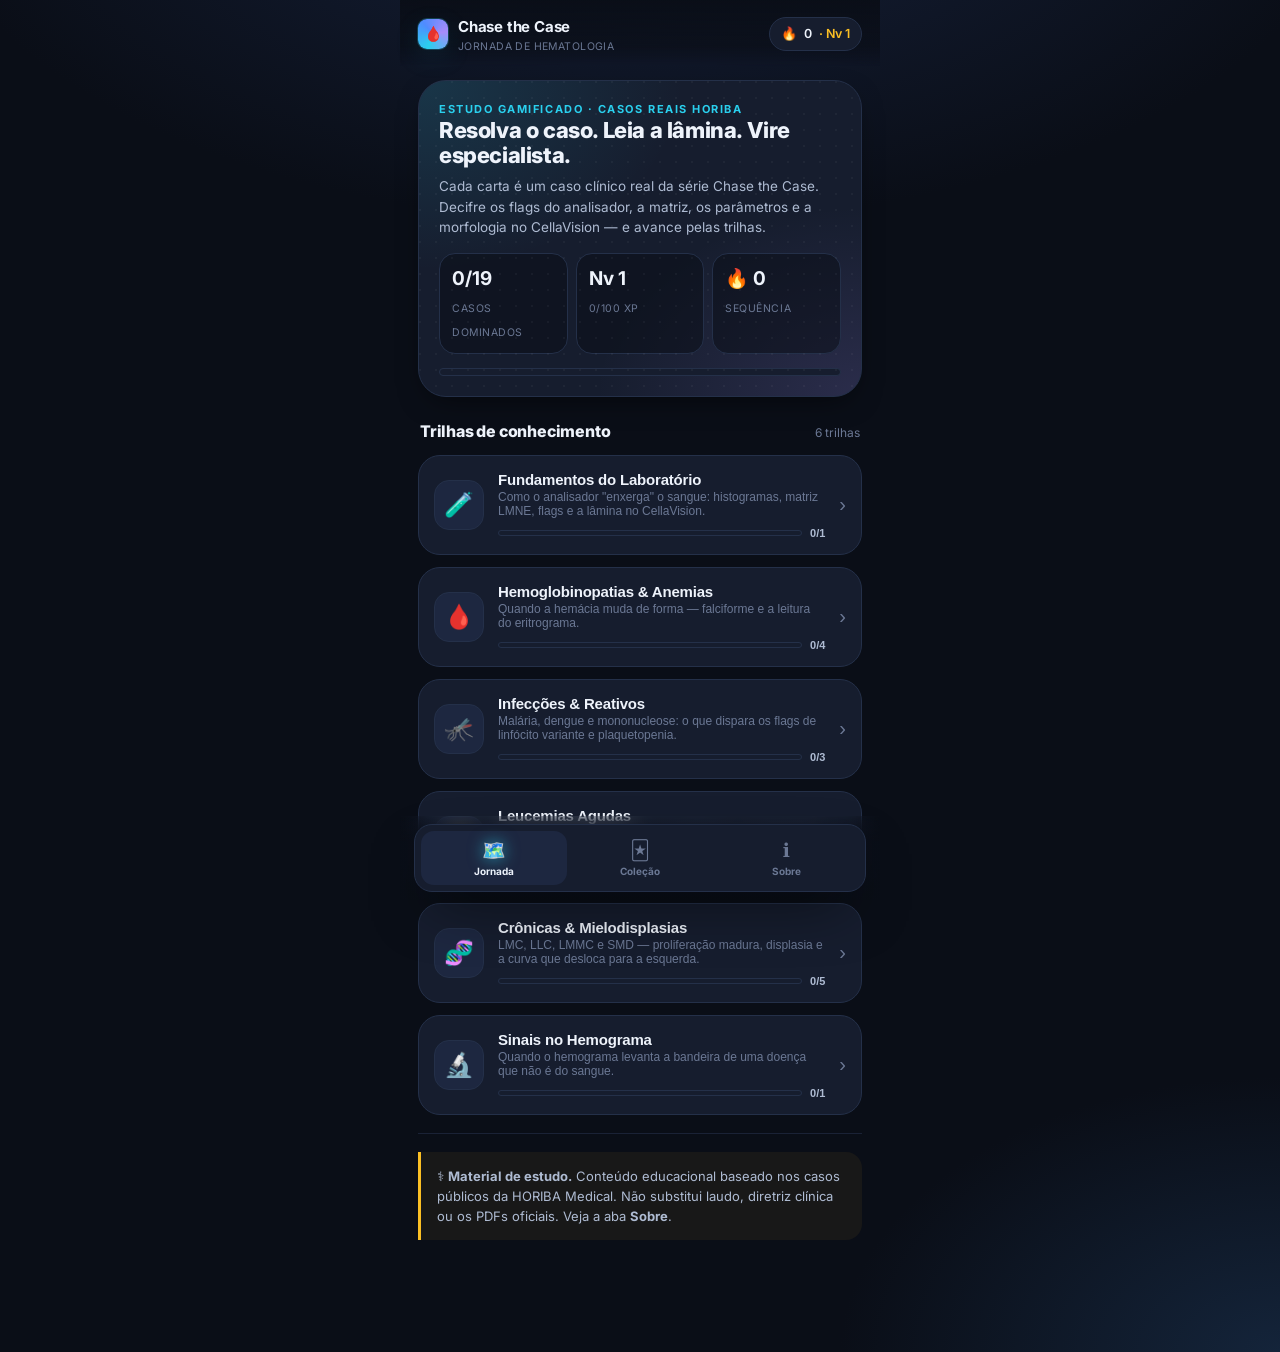
==== chase-the-case/index.html @ 833d933c "Add Chase the Case: gamified hematology study app Mobile-first, self-contained card-game/quiz to stu" ====
<!doctype html>
<html lang="pt-BR">
<head>
  <meta charset="utf-8">
  <meta name="viewport" content="width=device-width, initial-scale=1, viewport-fit=cover, maximum-scale=1">
  <meta name="theme-color" content="#0a0e17">
  <meta name="description" content="Chase the Case — jornada gamificada de hematologia laboratorial baseada nos casos clínicos reais da HORIBA Medical (Yumizen + CellaVision).">
  <meta name="apple-mobile-web-app-capable" content="yes">
  <meta name="apple-mobile-web-app-status-bar-style" content="black-translucent">
  <title>Chase the Case · Jornada de Hematologia</title>
  <link rel="preconnect" href="https://fonts.googleapis.com">
  <link rel="preconnect" href="https://fonts.gstatic.com" crossorigin>
  <link href="https://fonts.googleapis.com/css2?family=Inter:wght@400;500;600;700;800;900&display=swap" rel="stylesheet">
  <link rel="stylesheet" href="styles.css">
</head>
<body>
  <main id="app">
    <div id="app-root"><!-- rendered by app.js --></div>
  </main>
  <div id="toast"></div>

  <!-- dados primeiro, engine depois (sem módulos: roda abrindo o arquivo no celular) -->
  <script src="data/cases.js"></script>
  <script src="js/app.js"></script>
</body>
</html>
---- chase-the-case/styles.css ----
/* =============================================================================
   Chase the Case — Jornada de Hematologia
   Mobile-first, self-contained. Original theme (não usa ativos de marca HORIBA).
   ============================================================================= */

:root {
  /* base — clinical dark */
  --bg:        #0a0e17;
  --bg-soft:   #111726;
  --surface:   #161d2e;
  --surface-2: #1d2740;
  --line:      #243049;
  --line-soft: #1a2236;

  --txt:       #eef3fb;
  --txt-dim:   #aebbd2;
  --txt-mute:  #6b7894;

  /* accents */
  --accent:    #2ad0ee;   /* cyan diagnóstico */
  --accent-2:  #4f8cff;   /* azul */
  --gold:      #fbbf24;
  --good:      #34d399;
  --bad:       #f43f5e;
  --violet:    #a78bfa;

  --r-sm: 10px;
  --r:    16px;
  --r-lg: 22px;
  --r-xl: 28px;

  --shadow:   0 10px 30px -12px rgba(0,0,0,.7);
  --shadow-lg: 0 24px 60px -20px rgba(0,0,0,.8);
  --glow:     0 0 0 1px rgba(42,208,238,.25), 0 8px 30px -8px rgba(42,208,238,.35);

  --ff: "Inter", system-ui, -apple-system, "Segoe UI", Roboto, sans-serif;
  --maxw: 480px;
  --safe-b: env(safe-area-inset-bottom, 0px);
}

* { box-sizing: border-box; margin: 0; padding: 0; -webkit-tap-highlight-color: transparent; }
html { -webkit-text-size-adjust: 100%; }

body {
  font-family: var(--ff);
  background:
    radial-gradient(1200px 600px at 50% -10%, #16213b 0%, transparent 60%),
    radial-gradient(800px 500px at 100% 100%, #14243a 0%, transparent 55%),
    var(--bg);
  color: var(--txt);
  min-height: 100vh;
  line-height: 1.5;
  overflow-x: hidden;
}

/* App frame ----------------------------------------------------------------- */
#app {
  max-width: var(--maxw);
  margin: 0 auto;
  min-height: 100vh;
  position: relative;
  padding-bottom: calc(92px + var(--safe-b));
}

/* Top bar ------------------------------------------------------------------- */
.topbar {
  position: sticky; top: 0; z-index: 40;
  display: flex; align-items: center; gap: 12px;
  padding: 14px 18px 12px;
  background: linear-gradient(180deg, rgba(10,14,23,.95), rgba(10,14,23,.7) 70%, transparent);
  backdrop-filter: blur(10px);
}
.brand { display: flex; align-items: center; gap: 10px; flex: 1; min-width: 0; }
.brand .dot {
  width: 30px; height: 30px; border-radius: 9px; flex: none;
  background: conic-gradient(from 200deg, var(--accent), var(--accent-2), var(--violet), var(--accent));
  box-shadow: var(--glow);
  display: grid; place-items: center; font-size: 15px;
}
.brand b { font-size: 15px; letter-spacing: -.2px; }
.brand small { display: block; font-size: 10.5px; color: var(--txt-mute); letter-spacing: .04em; text-transform: uppercase; }

.xp-chip {
  display: flex; align-items: center; gap: 7px;
  background: var(--surface); border: 1px solid var(--line);
  padding: 6px 11px; border-radius: 999px; font-size: 12.5px; font-weight: 600;
}
.xp-chip .lv { color: var(--gold); }
.xp-chip .flame { font-size: 13px; }

/* Generic ------------------------------------------------------------------- */
.screen { padding: 6px 18px 8px; animation: fade .35s ease both; }
@keyframes fade { from { opacity: 0; transform: translateY(8px); } to { opacity: 1; transform: none; } }

.eyebrow { font-size: 11px; letter-spacing: .14em; text-transform: uppercase; color: var(--accent); font-weight: 700; }
.h1 { font-size: 25px; font-weight: 800; letter-spacing: -.5px; margin: 4px 0 6px; line-height: 1.12; }
.lead { color: var(--txt-dim); font-size: 14px; }

.pill { display: inline-flex; align-items: center; gap: 6px; font-size: 11px; font-weight: 700;
  padding: 4px 9px; border-radius: 999px; background: var(--surface-2); border: 1px solid var(--line); color: var(--txt-dim); }

/* Progress bar -------------------------------------------------------------- */
.xpbar { height: 8px; border-radius: 999px; background: var(--surface); overflow: hidden; border: 1px solid var(--line); }
.xpbar > i { display: block; height: 100%; border-radius: 999px;
  background: linear-gradient(90deg, var(--accent), var(--accent-2)); transition: width .6s cubic-bezier(.22,1,.36,1); }

/* Hero (home) --------------------------------------------------------------- */
.hero {
  margin: 8px 0 18px; padding: 20px; border-radius: var(--r-xl);
  background:
    radial-gradient(120% 120% at 0% 0%, rgba(42,208,238,.14), transparent 50%),
    radial-gradient(120% 120% at 100% 100%, rgba(167,139,250,.14), transparent 50%),
    var(--surface);
  border: 1px solid var(--line); box-shadow: var(--shadow);
  position: relative; overflow: hidden;
}
.hero::after { content:""; position:absolute; inset:0;
  background-image: radial-gradient(circle at 1px 1px, rgba(255,255,255,.04) 1px, transparent 0);
  background-size: 16px 16px; pointer-events:none; }
.hero h2 { font-size: 22px; font-weight: 800; letter-spacing: -.4px; line-height: 1.15; }
.hero p { color: var(--txt-dim); font-size: 13.5px; margin-top: 8px; }
.hero .stats { display: flex; gap: 8px; margin-top: 16px; }
.hero .stat { flex: 1; background: rgba(8,12,20,.5); border: 1px solid var(--line); border-radius: var(--r); padding: 11px 12px; }
.hero .stat b { font-size: 19px; display: block; }
.hero .stat span { font-size: 10.5px; color: var(--txt-mute); text-transform: uppercase; letter-spacing: .05em; }

/* Section heading ----------------------------------------------------------- */
.sec-head { display: flex; align-items: baseline; justify-content: space-between; margin: 22px 2px 12px; }
.sec-head h3 { font-size: 16px; font-weight: 800; letter-spacing: -.2px; }
.sec-head span { font-size: 12px; color: var(--txt-mute); }

/* Track cards (journey) ----------------------------------------------------- */
.track {
  display: flex; align-items: center; gap: 14px; width: 100%; text-align: left;
  background: var(--surface); border: 1px solid var(--line); border-radius: var(--r-lg);
  padding: 15px; margin-bottom: 12px; cursor: pointer; color: inherit;
  transition: transform .15s ease, border-color .2s ease, box-shadow .2s ease;
}
.track:active { transform: scale(.985); }
.track .ico { width: 50px; height: 50px; flex: none; border-radius: 15px; display: grid; place-items: center;
  font-size: 24px; background: var(--surface-2); border: 1px solid var(--line); }
.track .meta { flex: 1; min-width: 0; }
.track .meta b { font-size: 15px; display: block; letter-spacing: -.2px; }
.track .meta p { font-size: 12px; color: var(--txt-mute); margin-top: 2px;
  display: -webkit-box; -webkit-line-clamp: 2; -webkit-box-orient: vertical; overflow: hidden; }
.track .prog { display: flex; align-items: center; gap: 8px; margin-top: 9px; }
.track .prog .xpbar { flex: 1; height: 6px; }
.track .prog small { font-size: 11px; color: var(--txt-dim); font-weight: 700; white-space: nowrap; }
.track .chev { color: var(--txt-mute); font-size: 20px; flex: none; }

/* Case list inside track ---------------------------------------------------- */
.case-card {
  position: relative; width: 100%; text-align: left; color: inherit; cursor: pointer;
  background: linear-gradient(180deg, var(--surface), var(--bg-soft));
  border: 1px solid var(--line); border-radius: var(--r-lg);
  padding: 16px 16px 15px; margin-bottom: 13px; overflow: hidden;
  transition: transform .15s ease, box-shadow .2s ease, border-color .2s;
}
.case-card:active { transform: scale(.985); }
.case-card .ribbon { position: absolute; top: 0; right: 0; height: 100%; width: 5px; }
.case-card .row1 { display: flex; align-items: center; gap: 10px; }
.case-card .num { font-size: 11px; font-weight: 800; letter-spacing: .08em; color: var(--accent);
  background: rgba(42,208,238,.1); border: 1px solid rgba(42,208,238,.25); padding: 3px 8px; border-radius: 7px; }
.case-card h4 { font-size: 17px; font-weight: 800; letter-spacing: -.3px; margin: 10px 0 4px; line-height: 1.2; }
.case-card .ctx { font-size: 12.5px; color: var(--txt-dim);
  display: -webkit-box; -webkit-line-clamp: 2; -webkit-box-orient: vertical; overflow: hidden; }
.case-card .tags { display: flex; flex-wrap: wrap; gap: 6px; margin-top: 12px; }
.tag-eq { font-size: 10.5px; font-weight: 600; color: var(--txt-dim);
  background: var(--surface-2); border: 1px solid var(--line); padding: 3px 8px; border-radius: 6px; }
.status-dot { margin-left: auto; font-size: 11px; font-weight: 800; padding: 4px 9px; border-radius: 999px; }
.status-dot.done { color: var(--good); background: rgba(52,211,153,.12); border: 1px solid rgba(52,211,153,.3); }
.status-dot.new  { color: var(--gold); background: rgba(251,191,36,.1); border: 1px solid rgba(251,191,36,.28); }
.diff { display: inline-flex; gap: 2px; }
.diff i { width: 6px; height: 6px; border-radius: 999px; background: var(--line); }
.diff i.on { background: var(--gold); }

/* Case study screen --------------------------------------------------------- */
.cs-hero { border-radius: var(--r-xl); padding: 20px; margin: 6px 0 16px;
  background: radial-gradient(120% 120% at 0 0, rgba(42,208,238,.16), transparent 55%), var(--surface);
  border: 1px solid var(--line); box-shadow: var(--shadow); }
.cs-hero .num { font-size: 11px; font-weight: 800; letter-spacing: .1em; color: var(--accent); }
.cs-hero h2 { font-size: 24px; font-weight: 800; letter-spacing: -.5px; margin: 6px 0 10px; line-height: 1.12; }
.cs-hero .ctx { font-size: 14px; color: var(--txt-dim); }

.block { background: var(--surface); border: 1px solid var(--line); border-radius: var(--r-lg);
  padding: 16px; margin-bottom: 13px; }
.block > .bt { display: flex; align-items: center; gap: 9px; font-size: 13px; font-weight: 800;
  letter-spacing: .02em; margin-bottom: 12px; }
.block > .bt .bi { width: 26px; height: 26px; border-radius: 8px; display: grid; place-items: center;
  background: var(--surface-2); border: 1px solid var(--line); font-size: 14px; }

/* asset placeholder slot (drop official HORIBA image here) */
.asset-slot { border: 1.5px dashed var(--line); border-radius: var(--r); padding: 18px 14px;
  text-align: center; color: var(--txt-mute); font-size: 11.5px; background: rgba(8,12,20,.4); }
.asset-slot.has-img { border-style: solid; padding: 0; overflow: hidden; }
.asset-slot img { width: 100%; display: block; }
.asset-slot .ph-ic { font-size: 22px; display: block; margin-bottom: 6px; opacity: .6; }

/* param table */
.params { display: flex; flex-direction: column; gap: 9px; }
.param { display: flex; align-items: center; gap: 11px; }
.param .nm { font-size: 13px; font-weight: 700; width: 96px; flex: none; }
.param .tr { width: 26px; height: 26px; border-radius: 7px; display: grid; place-items: center; font-size: 14px; font-weight: 800; flex: none; }
.param .tr.up { color: var(--bad); background: rgba(244,63,94,.12); }
.param .tr.down { color: var(--accent); background: rgba(42,208,238,.12); }
.param .tr.flat { color: var(--txt-mute); background: var(--surface-2); }
.param .note { font-size: 12px; color: var(--txt-dim); }

/* flags / chips list */
.chips { display: flex; flex-wrap: wrap; gap: 8px; }
.flag-chip { font-size: 12px; font-weight: 700; color: var(--gold);
  background: rgba(251,191,36,.1); border: 1px solid rgba(251,191,36,.28); padding: 6px 11px; border-radius: 9px; }
.morph-li { display: flex; gap: 10px; padding: 9px 0; border-bottom: 1px solid var(--line-soft); font-size: 13.5px; color: var(--txt-dim); }
.morph-li:last-child { border-bottom: 0; }
.morph-li::before { content: "🔬"; flex: none; }

.learn { font-size: 14px; line-height: 1.6; color: var(--txt); }
.learn-box { background: linear-gradient(180deg, rgba(79,140,255,.08), transparent); border-color: rgba(79,140,255,.3); }

/* Buttons ------------------------------------------------------------------- */
.btn { display: flex; align-items: center; justify-content: center; gap: 9px; width: 100%;
  border: none; cursor: pointer; font-family: inherit; font-weight: 800; font-size: 15px;
  padding: 16px; border-radius: var(--r); color: #04121a;
  background: linear-gradient(180deg, var(--accent), #19b4d4);
  box-shadow: 0 10px 26px -10px rgba(42,208,238,.6); transition: transform .12s ease, filter .2s; }
.btn:active { transform: scale(.98); }
.btn.ghost { background: var(--surface); color: var(--txt); border: 1px solid var(--line); box-shadow: none; }
.btn.lg { font-size: 16px; padding: 17px; }
.btn[disabled] { opacity: .45; pointer-events: none; }

.backlink { display: inline-flex; align-items: center; gap: 7px; color: var(--txt-dim);
  font-size: 13px; font-weight: 600; padding: 8px 0; cursor: pointer; background: none; border: none; font-family: inherit; }

/* Quiz ---------------------------------------------------------------------- */
.quiz-top { display: flex; align-items: center; gap: 10px; margin: 4px 0 18px; }
.quiz-top .xpbar { flex: 1; }
.quiz-top small { font-size: 12px; font-weight: 700; color: var(--txt-dim); white-space: nowrap; }
.q-card { background: var(--surface); border: 1px solid var(--line); border-radius: var(--r-xl);
  padding: 22px 18px; box-shadow: var(--shadow); }
.q-card .qn { font-size: 11px; font-weight: 800; letter-spacing: .12em; text-transform: uppercase; color: var(--accent); }
.q-card .qq { font-size: 19px; font-weight: 800; letter-spacing: -.3px; line-height: 1.3; margin: 8px 0 20px; }
.opt { display: flex; align-items: center; gap: 12px; width: 100%; text-align: left; cursor: pointer;
  font-family: inherit; font-size: 14.5px; font-weight: 600; color: var(--txt);
  background: var(--bg-soft); border: 1.5px solid var(--line); border-radius: var(--r);
  padding: 15px 15px; margin-bottom: 11px; transition: border-color .15s, background .15s, transform .1s; }
.opt:active { transform: scale(.99); }
.opt .key { width: 26px; height: 26px; border-radius: 8px; flex: none; display: grid; place-items: center;
  font-size: 13px; font-weight: 800; background: var(--surface-2); border: 1px solid var(--line); }
.opt.correct { border-color: var(--good); background: rgba(52,211,153,.1); }
.opt.correct .key { background: var(--good); color: #04121a; border-color: var(--good); }
.opt.wrong { border-color: var(--bad); background: rgba(244,63,94,.1); }
.opt.wrong .key { background: var(--bad); color: #fff; border-color: var(--bad); }
.opt[disabled] { cursor: default; }

.explain { margin-top: 4px; border-radius: var(--r); padding: 15px; font-size: 13.5px; line-height: 1.55;
  background: var(--surface-2); border: 1px solid var(--line); animation: fade .3s ease both; }
.explain b { color: var(--accent); }
.explain.ok b { color: var(--good); }
.explain.no b { color: var(--bad); }

/* Result -------------------------------------------------------------------- */
.result { text-align: center; padding: 30px 18px; }
.result .badge { width: 110px; height: 110px; margin: 6px auto 18px; border-radius: 50%;
  display: grid; place-items: center; font-size: 52px; position: relative;
  background: radial-gradient(circle at 50% 35%, rgba(42,208,238,.3), var(--surface)); border: 1px solid var(--line);
  box-shadow: var(--glow); }
.result h2 { font-size: 26px; font-weight: 800; letter-spacing: -.5px; }
.result .sub { color: var(--txt-dim); font-size: 14px; margin-top: 6px; }
.result .score { font-size: 46px; font-weight: 800; margin: 18px 0 4px;
  background: linear-gradient(90deg, var(--accent), var(--violet)); -webkit-background-clip: text; background-clip: text; color: transparent; }
.result .rewards { display: flex; gap: 10px; margin: 22px 0; }
.result .reward { flex: 1; background: var(--surface); border: 1px solid var(--line); border-radius: var(--r); padding: 14px 10px; }
.result .reward b { display: block; font-size: 20px; color: var(--gold); }
.result .reward span { font-size: 11px; color: var(--txt-mute); }

/* Bottom nav ---------------------------------------------------------------- */
.tabbar { position: fixed; left: 50%; transform: translateX(-50%); bottom: 0; z-index: 50;
  width: 100%; max-width: var(--maxw);
  display: flex; padding: 8px 14px calc(8px + var(--safe-b));
  background: linear-gradient(180deg, transparent, rgba(10,14,23,.92) 30%);
  backdrop-filter: blur(12px); }
.tabbar .inner { display: flex; flex: 1; background: var(--surface); border: 1px solid var(--line);
  border-radius: 18px; padding: 6px; box-shadow: var(--shadow-lg); }
.tab { flex: 1; display: flex; flex-direction: column; align-items: center; gap: 3px; cursor: pointer;
  background: none; border: none; font-family: inherit; color: var(--txt-mute); padding: 8px 4px; border-radius: 13px;
  font-size: 10px; font-weight: 700; transition: color .15s, background .15s; }
.tab .ti { font-size: 19px; }
.tab.active { color: var(--txt); background: var(--surface-2); }
.tab.active .ti { filter: drop-shadow(0 0 8px rgba(42,208,238,.6)); }

/* About / sources ----------------------------------------------------------- */
.note-card { border-left: 3px solid var(--gold); background: rgba(251,191,36,.06);
  padding: 14px 16px; border-radius: 0 var(--r) var(--r) 0; font-size: 13px; color: var(--txt-dim); line-height: 1.55; margin-bottom: 12px; }
.src-li { display: block; padding: 12px 14px; background: var(--surface); border: 1px solid var(--line);
  border-radius: var(--r); margin-bottom: 9px; color: var(--txt); text-decoration: none; font-size: 13px; }
.src-li b { color: var(--accent); }
.src-li small { display: block; color: var(--txt-mute); font-size: 11px; margin-top: 3px; word-break: break-all; }

/* deck / collection grid ---------------------------------------------------- */
.deck-grid { display: grid; grid-template-columns: repeat(2, 1fr); gap: 11px; }
.mini { aspect-ratio: 3/4; border-radius: var(--r); padding: 13px; display: flex; flex-direction: column;
  border: 1px solid var(--line); background: linear-gradient(180deg, var(--surface), var(--bg-soft)); cursor: pointer;
  position: relative; overflow: hidden; transition: transform .15s; }
.mini:active { transform: scale(.97); }
.mini.locked { opacity: .5; }
.mini .num { font-size: 10px; font-weight: 800; color: var(--accent); letter-spacing: .08em; }
.mini h5 { font-size: 13px; font-weight: 800; margin-top: auto; line-height: 1.2; letter-spacing: -.2px; }
.mini .emoji { font-size: 26px; }
.mini .seal { position: absolute; top: 10px; right: 10px; font-size: 14px; }

.empty { text-align: center; color: var(--txt-mute); padding: 40px 20px; font-size: 13px; }

hr.sep { border: none; border-top: 1px solid var(--line-soft); margin: 18px 0; }

/* toast */
#toast { position: fixed; left: 50%; bottom: calc(96px + var(--safe-b)); transform: translateX(-50%) translateY(20px);
  background: var(--surface-2); border: 1px solid var(--line); color: var(--txt); font-size: 13px; font-weight: 700;
  padding: 11px 18px; border-radius: 999px; box-shadow: var(--shadow-lg); opacity: 0; pointer-events: none;
  transition: all .3s cubic-bezier(.22,1,.36,1); z-index: 80; max-width: 90%; }
#toast.show { opacity: 1; transform: translateX(-50%) translateY(0); }

@media (prefers-reduced-motion: reduce) {
  *, *::before, *::after { animation-duration: .001ms !important; transition-duration: .001ms !important; }
}
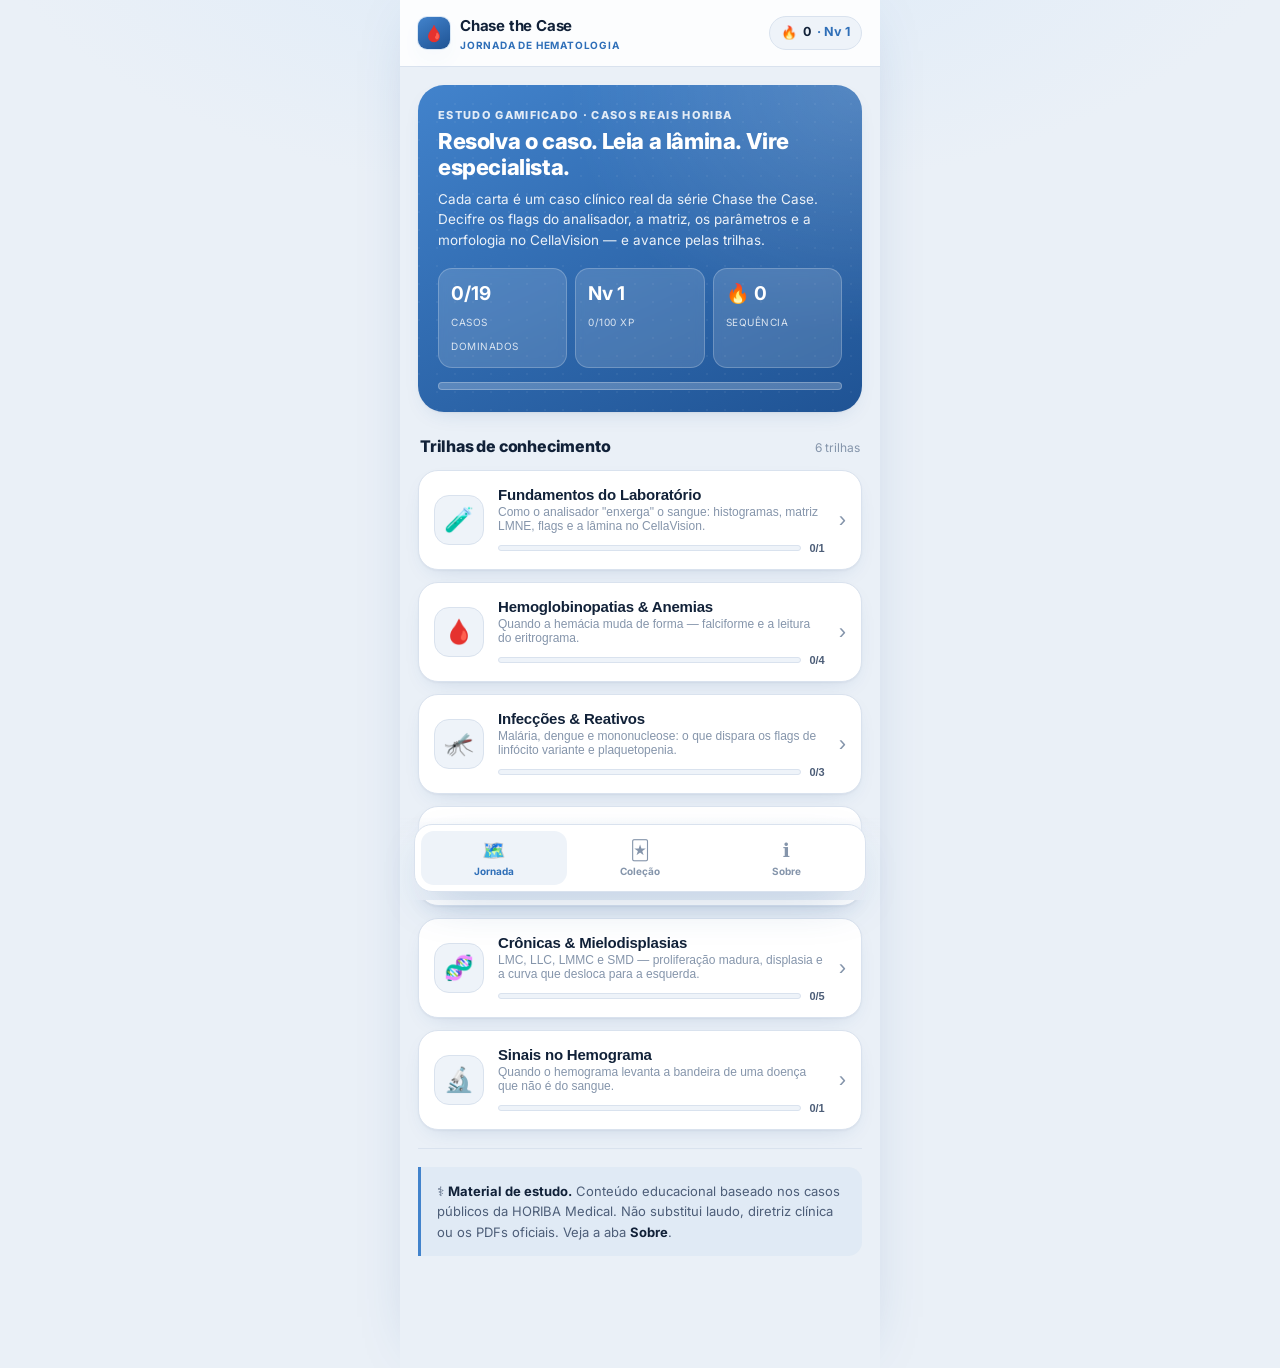
==== commit 4f3784a6: "Re-theme app to HORIBA visual identity (light, brand blue #4283cc) Switch from the dark game palette" ====
--- a/chase-the-case/index.html
+++ b/chase-the-case/index.html
@@ -3,10 +3,10 @@
 <head>
   <meta charset="utf-8">
   <meta name="viewport" content="width=device-width, initial-scale=1, viewport-fit=cover, maximum-scale=1">
-  <meta name="theme-color" content="#0a0e17">
+  <meta name="theme-color" content="#4283cc">
   <meta name="description" content="Chase the Case — jornada gamificada de hematologia laboratorial baseada nos casos clínicos reais da HORIBA Medical (Yumizen + CellaVision).">
   <meta name="apple-mobile-web-app-capable" content="yes">
-  <meta name="apple-mobile-web-app-status-bar-style" content="black-translucent">
+  <meta name="apple-mobile-web-app-status-bar-style" content="default">
   <title>Chase the Case · Jornada de Hematologia</title>
   <link rel="preconnect" href="https://fonts.googleapis.com">
   <link rel="preconnect" href="https://fonts.gstatic.com" crossorigin>
--- a/chase-the-case/styles.css
+++ b/chase-the-case/styles.css
@@ -1,37 +1,43 @@
 /* =============================================================================
    Chase the Case — Jornada de Hematologia
-   Mobile-first, self-contained. Original theme (não usa ativos de marca HORIBA).
+   Tema CLARO, alinhado à identidade visual HORIBA (azul #4283cc, base branca,
+   estética clínica/corporativa). Layout original — não usa logos/imagens da marca.
+   Mobile-first, self-contained.
    ============================================================================= */
 
 :root {
-  /* base — clinical dark */
-  --bg:        #0a0e17;
-  --bg-soft:   #111726;
-  --surface:   #161d2e;
-  --surface-2: #1d2740;
-  --line:      #243049;
-  --line-soft: #1a2236;
-
-  --txt:       #eef3fb;
-  --txt-dim:   #aebbd2;
-  --txt-mute:  #6b7894;
-
-  /* accents */
-  --accent:    #2ad0ee;   /* cyan diagnóstico */
-  --accent-2:  #4f8cff;   /* azul */
-  --gold:      #fbbf24;
-  --good:      #34d399;
-  --bad:       #f43f5e;
-  --violet:    #a78bfa;
+  /* base — clinical light */
+  --bg:        #eaf0f7;
+  --bg-soft:   #f4f7fb;
+  --surface:   #ffffff;
+  --surface-2: #eef3f9;
+  --line:      #d9e2ee;
+  --line-soft: #e9eff6;
+
+  --txt:       #112138;
+  --txt-dim:   #4d5e78;
+  --txt-mute:  #8595ab;
+
+  /* HORIBA blue family */
+  --brand:     #4283cc;   /* cor oficial HORIBA */
+  --brand-d:   #2f6fb8;   /* mais escura p/ contraste em branco */
+  --brand-dd:  #1f5394;   /* headers / banner */
+  --accent:    #2f6fb8;   /* alias usado pela engine */
+  --accent-2:  #5aa0e0;
+
+  --gold:      #b9770a;   /* âmbar legível em branco (XP/streak) */
+  --good:      #18895f;
+  --bad:       #d23b4a;
+  --violet:    #6b4ee6;
 
   --r-sm: 10px;
-  --r:    16px;
-  --r-lg: 22px;
-  --r-xl: 28px;
-
-  --shadow:   0 10px 30px -12px rgba(0,0,0,.7);
-  --shadow-lg: 0 24px 60px -20px rgba(0,0,0,.8);
-  --glow:     0 0 0 1px rgba(42,208,238,.25), 0 8px 30px -8px rgba(42,208,238,.35);
+  --r:    14px;
+  --r-lg: 20px;
+  --r-xl: 26px;
+
+  --shadow:    0 1px 2px rgba(16,33,56,.04), 0 8px 24px -14px rgba(31,83,148,.28);
+  --shadow-lg: 0 18px 50px -20px rgba(31,83,148,.4);
+  --glow:      0 0 0 1px rgba(66,131,204,.18), 0 10px 26px -12px rgba(66,131,204,.45);
 
   --ff: "Inter", system-ui, -apple-system, "Segoe UI", Roboto, sans-serif;
   --maxw: 480px;
@@ -44,8 +50,7 @@
 body {
   font-family: var(--ff);
   background:
-    radial-gradient(1200px 600px at 50% -10%, #16213b 0%, transparent 60%),
-    radial-gradient(800px 500px at 100% 100%, #14243a 0%, transparent 55%),
+    radial-gradient(1100px 520px at 50% -8%, #dceaf8 0%, transparent 60%),
     var(--bg);
   color: var(--txt);
   min-height: 100vh;
@@ -60,216 +65,223 @@
   min-height: 100vh;
   position: relative;
   padding-bottom: calc(92px + var(--safe-b));
+  background: var(--bg);
+  box-shadow: 0 0 60px -30px rgba(31,83,148,.35);
 }
 
 /* Top bar ------------------------------------------------------------------- */
 .topbar {
   position: sticky; top: 0; z-index: 40;
   display: flex; align-items: center; gap: 12px;
-  padding: 14px 18px 12px;
-  background: linear-gradient(180deg, rgba(10,14,23,.95), rgba(10,14,23,.7) 70%, transparent);
-  backdrop-filter: blur(10px);
+  padding: 13px 18px;
+  background: rgba(255,255,255,.86);
+  backdrop-filter: blur(12px);
+  border-bottom: 1px solid var(--line);
 }
 .brand { display: flex; align-items: center; gap: 10px; flex: 1; min-width: 0; }
 .brand .dot {
-  width: 30px; height: 30px; border-radius: 9px; flex: none;
-  background: conic-gradient(from 200deg, var(--accent), var(--accent-2), var(--violet), var(--accent));
+  width: 32px; height: 32px; border-radius: 9px; flex: none;
+  background: linear-gradient(150deg, var(--brand), var(--brand-dd));
   box-shadow: var(--glow);
-  display: grid; place-items: center; font-size: 15px;
-}
-.brand b { font-size: 15px; letter-spacing: -.2px; }
-.brand small { display: block; font-size: 10.5px; color: var(--txt-mute); letter-spacing: .04em; text-transform: uppercase; }
+  display: grid; place-items: center; font-size: 16px;
+}
+.brand b { font-size: 15px; letter-spacing: -.2px; color: var(--txt); }
+.brand small { display: block; font-size: 10px; color: var(--brand-d); letter-spacing: .08em; text-transform: uppercase; font-weight: 700; }
 
 .xp-chip {
-  display: flex; align-items: center; gap: 7px;
-  background: var(--surface); border: 1px solid var(--line);
-  padding: 6px 11px; border-radius: 999px; font-size: 12.5px; font-weight: 600;
-}
-.xp-chip .lv { color: var(--gold); }
+  display: flex; align-items: center; gap: 6px;
+  background: var(--surface-2); border: 1px solid var(--line);
+  padding: 6px 11px; border-radius: 999px; font-size: 12.5px; font-weight: 700; color: var(--txt);
+}
+.xp-chip .lv { color: var(--brand-d); }
 .xp-chip .flame { font-size: 13px; }
 
 /* Generic ------------------------------------------------------------------- */
-.screen { padding: 6px 18px 8px; animation: fade .35s ease both; }
+.screen { padding: 8px 18px 8px; animation: fade .32s ease both; }
 @keyframes fade { from { opacity: 0; transform: translateY(8px); } to { opacity: 1; transform: none; } }
 
-.eyebrow { font-size: 11px; letter-spacing: .14em; text-transform: uppercase; color: var(--accent); font-weight: 700; }
-.h1 { font-size: 25px; font-weight: 800; letter-spacing: -.5px; margin: 4px 0 6px; line-height: 1.12; }
+.eyebrow { font-size: 11px; letter-spacing: .12em; text-transform: uppercase; color: var(--brand-d); font-weight: 800; }
+.h1 { font-size: 25px; font-weight: 800; letter-spacing: -.5px; margin: 4px 0 6px; line-height: 1.12; color: var(--txt); }
 .lead { color: var(--txt-dim); font-size: 14px; }
 
 .pill { display: inline-flex; align-items: center; gap: 6px; font-size: 11px; font-weight: 700;
   padding: 4px 9px; border-radius: 999px; background: var(--surface-2); border: 1px solid var(--line); color: var(--txt-dim); }
 
 /* Progress bar -------------------------------------------------------------- */
-.xpbar { height: 8px; border-radius: 999px; background: var(--surface); overflow: hidden; border: 1px solid var(--line); }
+.xpbar { height: 8px; border-radius: 999px; background: var(--surface-2); overflow: hidden; border: 1px solid var(--line); }
 .xpbar > i { display: block; height: 100%; border-radius: 999px;
-  background: linear-gradient(90deg, var(--accent), var(--accent-2)); transition: width .6s cubic-bezier(.22,1,.36,1); }
-
-/* Hero (home) --------------------------------------------------------------- */
+  background: linear-gradient(90deg, var(--brand), var(--accent-2)); transition: width .6s cubic-bezier(.22,1,.36,1); }
+
+/* Hero (home) — HORIBA blue banner ------------------------------------------ */
 .hero {
-  margin: 8px 0 18px; padding: 20px; border-radius: var(--r-xl);
+  margin: 10px 0 18px; padding: 22px 20px; border-radius: var(--r-xl);
   background:
-    radial-gradient(120% 120% at 0% 0%, rgba(42,208,238,.14), transparent 50%),
-    radial-gradient(120% 120% at 100% 100%, rgba(167,139,250,.14), transparent 50%),
-    var(--surface);
-  border: 1px solid var(--line); box-shadow: var(--shadow);
-  position: relative; overflow: hidden;
+    radial-gradient(120% 140% at 100% 0%, rgba(255,255,255,.16), transparent 55%),
+    linear-gradient(155deg, var(--brand) 0%, var(--brand-dd) 100%);
+  color: #fff; box-shadow: var(--shadow); position: relative; overflow: hidden;
 }
 .hero::after { content:""; position:absolute; inset:0;
-  background-image: radial-gradient(circle at 1px 1px, rgba(255,255,255,.04) 1px, transparent 0);
-  background-size: 16px 16px; pointer-events:none; }
-.hero h2 { font-size: 22px; font-weight: 800; letter-spacing: -.4px; line-height: 1.15; }
-.hero p { color: var(--txt-dim); font-size: 13.5px; margin-top: 8px; }
-.hero .stats { display: flex; gap: 8px; margin-top: 16px; }
-.hero .stat { flex: 1; background: rgba(8,12,20,.5); border: 1px solid var(--line); border-radius: var(--r); padding: 11px 12px; }
-.hero .stat b { font-size: 19px; display: block; }
-.hero .stat span { font-size: 10.5px; color: var(--txt-mute); text-transform: uppercase; letter-spacing: .05em; }
+  background-image: radial-gradient(circle at 1px 1px, rgba(255,255,255,.10) 1px, transparent 0);
+  background-size: 18px 18px; pointer-events:none; opacity:.5; }
+.hero .eyebrow { color: rgba(255,255,255,.85); position: relative; }
+.hero h2 { font-size: 22px; font-weight: 800; letter-spacing: -.4px; line-height: 1.16; position: relative; margin-top: 6px; }
+.hero p { color: rgba(255,255,255,.9); font-size: 13.5px; margin-top: 9px; position: relative; }
+.hero .stats { display: flex; gap: 8px; margin-top: 18px; position: relative; }
+.hero .stat { flex: 1; background: rgba(255,255,255,.14); border: 1px solid rgba(255,255,255,.22); border-radius: var(--r); padding: 11px 12px; backdrop-filter: blur(4px); }
+.hero .stat b { font-size: 19px; display: block; color: #fff; }
+.hero .stat span { font-size: 10px; color: rgba(255,255,255,.8); text-transform: uppercase; letter-spacing: .05em; }
+.hero .xpbar { background: rgba(255,255,255,.22); border-color: rgba(255,255,255,.25); position: relative; }
+.hero .xpbar > i { background: #fff; }
 
 /* Section heading ----------------------------------------------------------- */
 .sec-head { display: flex; align-items: baseline; justify-content: space-between; margin: 22px 2px 12px; }
-.sec-head h3 { font-size: 16px; font-weight: 800; letter-spacing: -.2px; }
+.sec-head h3 { font-size: 16px; font-weight: 800; letter-spacing: -.2px; color: var(--txt); }
 .sec-head span { font-size: 12px; color: var(--txt-mute); }
 
 /* Track cards (journey) ----------------------------------------------------- */
 .track {
   display: flex; align-items: center; gap: 14px; width: 100%; text-align: left;
   background: var(--surface); border: 1px solid var(--line); border-radius: var(--r-lg);
-  padding: 15px; margin-bottom: 12px; cursor: pointer; color: inherit;
+  padding: 15px; margin-bottom: 12px; cursor: pointer; color: inherit; box-shadow: var(--shadow);
   transition: transform .15s ease, border-color .2s ease, box-shadow .2s ease;
 }
 .track:active { transform: scale(.985); }
 .track .ico { width: 50px; height: 50px; flex: none; border-radius: 15px; display: grid; place-items: center;
   font-size: 24px; background: var(--surface-2); border: 1px solid var(--line); }
 .track .meta { flex: 1; min-width: 0; }
-.track .meta b { font-size: 15px; display: block; letter-spacing: -.2px; }
+.track .meta b { font-size: 15px; display: block; letter-spacing: -.2px; color: var(--txt); }
 .track .meta p { font-size: 12px; color: var(--txt-mute); margin-top: 2px;
   display: -webkit-box; -webkit-line-clamp: 2; -webkit-box-orient: vertical; overflow: hidden; }
 .track .prog { display: flex; align-items: center; gap: 8px; margin-top: 9px; }
 .track .prog .xpbar { flex: 1; height: 6px; }
 .track .prog small { font-size: 11px; color: var(--txt-dim); font-weight: 700; white-space: nowrap; }
-.track .chev { color: var(--txt-mute); font-size: 20px; flex: none; }
+.track .chev { color: var(--txt-mute); font-size: 22px; flex: none; }
 
 /* Case list inside track ---------------------------------------------------- */
 .case-card {
   position: relative; width: 100%; text-align: left; color: inherit; cursor: pointer;
-  background: linear-gradient(180deg, var(--surface), var(--bg-soft));
+  background: var(--surface);
   border: 1px solid var(--line); border-radius: var(--r-lg);
-  padding: 16px 16px 15px; margin-bottom: 13px; overflow: hidden;
+  padding: 16px 16px 15px; margin-bottom: 13px; overflow: hidden; box-shadow: var(--shadow);
   transition: transform .15s ease, box-shadow .2s ease, border-color .2s;
 }
 .case-card:active { transform: scale(.985); }
-.case-card .ribbon { position: absolute; top: 0; right: 0; height: 100%; width: 5px; }
+.case-card .ribbon { position: absolute; top: 0; left: 0; height: 100%; width: 5px; }
 .case-card .row1 { display: flex; align-items: center; gap: 10px; }
-.case-card .num { font-size: 11px; font-weight: 800; letter-spacing: .08em; color: var(--accent);
-  background: rgba(42,208,238,.1); border: 1px solid rgba(42,208,238,.25); padding: 3px 8px; border-radius: 7px; }
-.case-card h4 { font-size: 17px; font-weight: 800; letter-spacing: -.3px; margin: 10px 0 4px; line-height: 1.2; }
+.case-card .num { font-size: 11px; font-weight: 800; letter-spacing: .06em; color: var(--brand-d);
+  background: rgba(66,131,204,.1); border: 1px solid rgba(66,131,204,.22); padding: 3px 8px; border-radius: 7px; }
+.case-card h4 { font-size: 17px; font-weight: 800; letter-spacing: -.3px; margin: 10px 0 4px; line-height: 1.2; color: var(--txt); }
 .case-card .ctx { font-size: 12.5px; color: var(--txt-dim);
   display: -webkit-box; -webkit-line-clamp: 2; -webkit-box-orient: vertical; overflow: hidden; }
 .case-card .tags { display: flex; flex-wrap: wrap; gap: 6px; margin-top: 12px; }
 .tag-eq { font-size: 10.5px; font-weight: 600; color: var(--txt-dim);
   background: var(--surface-2); border: 1px solid var(--line); padding: 3px 8px; border-radius: 6px; }
 .status-dot { margin-left: auto; font-size: 11px; font-weight: 800; padding: 4px 9px; border-radius: 999px; }
-.status-dot.done { color: var(--good); background: rgba(52,211,153,.12); border: 1px solid rgba(52,211,153,.3); }
-.status-dot.new  { color: var(--gold); background: rgba(251,191,36,.1); border: 1px solid rgba(251,191,36,.28); }
+.status-dot.done { color: var(--good); background: rgba(24,137,95,.1); border: 1px solid rgba(24,137,95,.26); }
+.status-dot.new  { color: var(--gold); background: rgba(185,119,10,.1); border: 1px solid rgba(185,119,10,.24); }
 .diff { display: inline-flex; gap: 2px; }
 .diff i { width: 6px; height: 6px; border-radius: 999px; background: var(--line); }
 .diff i.on { background: var(--gold); }
 
 /* Case study screen --------------------------------------------------------- */
-.cs-hero { border-radius: var(--r-xl); padding: 20px; margin: 6px 0 16px;
-  background: radial-gradient(120% 120% at 0 0, rgba(42,208,238,.16), transparent 55%), var(--surface);
-  border: 1px solid var(--line); box-shadow: var(--shadow); }
-.cs-hero .num { font-size: 11px; font-weight: 800; letter-spacing: .1em; color: var(--accent); }
-.cs-hero h2 { font-size: 24px; font-weight: 800; letter-spacing: -.5px; margin: 6px 0 10px; line-height: 1.12; }
-.cs-hero .ctx { font-size: 14px; color: var(--txt-dim); }
+.cs-hero { border-radius: var(--r-xl); padding: 20px; margin: 8px 0 16px;
+  background: linear-gradient(155deg, var(--brand), var(--brand-dd)); color: #fff; box-shadow: var(--shadow); }
+.cs-hero .num { font-size: 11px; font-weight: 800; letter-spacing: .08em; color: rgba(255,255,255,.85); }
+.cs-hero h2 { font-size: 24px; font-weight: 800; letter-spacing: -.5px; margin: 6px 0 10px; line-height: 1.12; color: #fff; }
+.cs-hero .ctx { font-size: 14px; color: rgba(255,255,255,.92); }
+.cs-hero .tag-eq { color: #fff; background: rgba(255,255,255,.16); border-color: rgba(255,255,255,.25); }
+.cs-hero small { color: rgba(255,255,255,.85) !important; }
+.cs-hero .xpbar { background: rgba(255,255,255,.22); border-color: rgba(255,255,255,.25); }
+.cs-hero .xpbar > i { background: #fff !important; }
 
 .block { background: var(--surface); border: 1px solid var(--line); border-radius: var(--r-lg);
-  padding: 16px; margin-bottom: 13px; }
+  padding: 16px; margin-bottom: 13px; box-shadow: var(--shadow); }
 .block > .bt { display: flex; align-items: center; gap: 9px; font-size: 13px; font-weight: 800;
-  letter-spacing: .02em; margin-bottom: 12px; }
+  letter-spacing: .01em; margin-bottom: 12px; color: var(--txt); }
 .block > .bt .bi { width: 26px; height: 26px; border-radius: 8px; display: grid; place-items: center;
   background: var(--surface-2); border: 1px solid var(--line); font-size: 14px; }
 
 /* asset placeholder slot (drop official HORIBA image here) */
 .asset-slot { border: 1.5px dashed var(--line); border-radius: var(--r); padding: 18px 14px;
-  text-align: center; color: var(--txt-mute); font-size: 11.5px; background: rgba(8,12,20,.4); }
+  text-align: center; color: var(--txt-mute); font-size: 11.5px; background: var(--bg-soft); }
 .asset-slot.has-img { border-style: solid; padding: 0; overflow: hidden; }
 .asset-slot img { width: 100%; display: block; }
-.asset-slot .ph-ic { font-size: 22px; display: block; margin-bottom: 6px; opacity: .6; }
+.asset-slot .ph-ic { font-size: 22px; display: block; margin-bottom: 6px; opacity: .55; }
 
 /* param table */
 .params { display: flex; flex-direction: column; gap: 9px; }
 .param { display: flex; align-items: center; gap: 11px; }
-.param .nm { font-size: 13px; font-weight: 700; width: 96px; flex: none; }
+.param .nm { font-size: 13px; font-weight: 700; width: 96px; flex: none; color: var(--txt); }
 .param .tr { width: 26px; height: 26px; border-radius: 7px; display: grid; place-items: center; font-size: 14px; font-weight: 800; flex: none; }
-.param .tr.up { color: var(--bad); background: rgba(244,63,94,.12); }
-.param .tr.down { color: var(--accent); background: rgba(42,208,238,.12); }
+.param .tr.up { color: var(--bad); background: rgba(210,59,74,.1); }
+.param .tr.down { color: var(--brand-d); background: rgba(66,131,204,.12); }
 .param .tr.flat { color: var(--txt-mute); background: var(--surface-2); }
 .param .note { font-size: 12px; color: var(--txt-dim); }
 
 /* flags / chips list */
 .chips { display: flex; flex-wrap: wrap; gap: 8px; }
 .flag-chip { font-size: 12px; font-weight: 700; color: var(--gold);
-  background: rgba(251,191,36,.1); border: 1px solid rgba(251,191,36,.28); padding: 6px 11px; border-radius: 9px; }
+  background: rgba(185,119,10,.09); border: 1px solid rgba(185,119,10,.24); padding: 6px 11px; border-radius: 9px; }
 .morph-li { display: flex; gap: 10px; padding: 9px 0; border-bottom: 1px solid var(--line-soft); font-size: 13.5px; color: var(--txt-dim); }
 .morph-li:last-child { border-bottom: 0; }
 .morph-li::before { content: "🔬"; flex: none; }
 
 .learn { font-size: 14px; line-height: 1.6; color: var(--txt); }
-.learn-box { background: linear-gradient(180deg, rgba(79,140,255,.08), transparent); border-color: rgba(79,140,255,.3); }
+.learn-box { background: linear-gradient(180deg, rgba(66,131,204,.07), var(--surface)); border-color: rgba(66,131,204,.28); }
 
 /* Buttons ------------------------------------------------------------------- */
 .btn { display: flex; align-items: center; justify-content: center; gap: 9px; width: 100%;
   border: none; cursor: pointer; font-family: inherit; font-weight: 800; font-size: 15px;
-  padding: 16px; border-radius: var(--r); color: #04121a;
-  background: linear-gradient(180deg, var(--accent), #19b4d4);
-  box-shadow: 0 10px 26px -10px rgba(42,208,238,.6); transition: transform .12s ease, filter .2s; }
+  padding: 16px; border-radius: var(--r); color: #fff;
+  background: linear-gradient(180deg, var(--brand), var(--brand-d));
+  box-shadow: 0 10px 24px -12px rgba(31,83,148,.7); transition: transform .12s ease, filter .2s; }
 .btn:active { transform: scale(.98); }
-.btn.ghost { background: var(--surface); color: var(--txt); border: 1px solid var(--line); box-shadow: none; }
+.btn.ghost { background: var(--surface); color: var(--txt); border: 1px solid var(--line); box-shadow: var(--shadow); }
 .btn.lg { font-size: 16px; padding: 17px; }
 .btn[disabled] { opacity: .45; pointer-events: none; }
 
-.backlink { display: inline-flex; align-items: center; gap: 7px; color: var(--txt-dim);
-  font-size: 13px; font-weight: 600; padding: 8px 0; cursor: pointer; background: none; border: none; font-family: inherit; }
+.backlink { display: inline-flex; align-items: center; gap: 7px; color: var(--brand-d);
+  font-size: 13px; font-weight: 700; padding: 8px 0; cursor: pointer; background: none; border: none; font-family: inherit; }
 
 /* Quiz ---------------------------------------------------------------------- */
-.quiz-top { display: flex; align-items: center; gap: 10px; margin: 4px 0 18px; }
+.quiz-top { display: flex; align-items: center; gap: 10px; margin: 6px 0 18px; }
 .quiz-top .xpbar { flex: 1; }
 .quiz-top small { font-size: 12px; font-weight: 700; color: var(--txt-dim); white-space: nowrap; }
 .q-card { background: var(--surface); border: 1px solid var(--line); border-radius: var(--r-xl);
   padding: 22px 18px; box-shadow: var(--shadow); }
-.q-card .qn { font-size: 11px; font-weight: 800; letter-spacing: .12em; text-transform: uppercase; color: var(--accent); }
-.q-card .qq { font-size: 19px; font-weight: 800; letter-spacing: -.3px; line-height: 1.3; margin: 8px 0 20px; }
+.q-card .qn { font-size: 11px; font-weight: 800; letter-spacing: .1em; text-transform: uppercase; color: var(--brand-d); }
+.q-card .qq { font-size: 19px; font-weight: 800; letter-spacing: -.3px; line-height: 1.3; margin: 8px 0 20px; color: var(--txt); }
 .opt { display: flex; align-items: center; gap: 12px; width: 100%; text-align: left; cursor: pointer;
   font-family: inherit; font-size: 14.5px; font-weight: 600; color: var(--txt);
   background: var(--bg-soft); border: 1.5px solid var(--line); border-radius: var(--r);
-  padding: 15px 15px; margin-bottom: 11px; transition: border-color .15s, background .15s, transform .1s; }
+  padding: 15px; margin-bottom: 11px; transition: border-color .15s, background .15s, transform .1s; }
 .opt:active { transform: scale(.99); }
 .opt .key { width: 26px; height: 26px; border-radius: 8px; flex: none; display: grid; place-items: center;
-  font-size: 13px; font-weight: 800; background: var(--surface-2); border: 1px solid var(--line); }
-.opt.correct { border-color: var(--good); background: rgba(52,211,153,.1); }
-.opt.correct .key { background: var(--good); color: #04121a; border-color: var(--good); }
-.opt.wrong { border-color: var(--bad); background: rgba(244,63,94,.1); }
+  font-size: 13px; font-weight: 800; background: var(--surface-2); border: 1px solid var(--line); color: var(--txt-dim); }
+.opt.correct { border-color: var(--good); background: rgba(24,137,95,.09); }
+.opt.correct .key { background: var(--good); color: #fff; border-color: var(--good); }
+.opt.wrong { border-color: var(--bad); background: rgba(210,59,74,.09); }
 .opt.wrong .key { background: var(--bad); color: #fff; border-color: var(--bad); }
 .opt[disabled] { cursor: default; }
 
 .explain { margin-top: 4px; border-radius: var(--r); padding: 15px; font-size: 13.5px; line-height: 1.55;
-  background: var(--surface-2); border: 1px solid var(--line); animation: fade .3s ease both; }
-.explain b { color: var(--accent); }
+  background: var(--surface-2); border: 1px solid var(--line); color: var(--txt); animation: fade .3s ease both; }
+.explain b { color: var(--brand-d); }
 .explain.ok b { color: var(--good); }
 .explain.no b { color: var(--bad); }
 
 /* Result -------------------------------------------------------------------- */
-.result { text-align: center; padding: 30px 18px; }
+.result { text-align: center; padding: 26px 18px; }
 .result .badge { width: 110px; height: 110px; margin: 6px auto 18px; border-radius: 50%;
   display: grid; place-items: center; font-size: 52px; position: relative;
-  background: radial-gradient(circle at 50% 35%, rgba(42,208,238,.3), var(--surface)); border: 1px solid var(--line);
+  background: radial-gradient(circle at 50% 35%, #fff, var(--surface-2)); border: 1px solid var(--line);
   box-shadow: var(--glow); }
-.result h2 { font-size: 26px; font-weight: 800; letter-spacing: -.5px; }
+.result h2 { font-size: 26px; font-weight: 800; letter-spacing: -.5px; color: var(--txt); }
 .result .sub { color: var(--txt-dim); font-size: 14px; margin-top: 6px; }
 .result .score { font-size: 46px; font-weight: 800; margin: 18px 0 4px;
-  background: linear-gradient(90deg, var(--accent), var(--violet)); -webkit-background-clip: text; background-clip: text; color: transparent; }
+  background: linear-gradient(90deg, var(--brand), var(--brand-dd)); -webkit-background-clip: text; background-clip: text; color: transparent; }
 .result .rewards { display: flex; gap: 10px; margin: 22px 0; }
-.result .reward { flex: 1; background: var(--surface); border: 1px solid var(--line); border-radius: var(--r); padding: 14px 10px; }
+.result .reward { flex: 1; background: var(--surface); border: 1px solid var(--line); border-radius: var(--r); padding: 14px 10px; box-shadow: var(--shadow); }
 .result .reward b { display: block; font-size: 20px; color: var(--gold); }
 .result .reward span { font-size: 11px; color: var(--txt-mute); }
 
@@ -277,44 +289,43 @@
 .tabbar { position: fixed; left: 50%; transform: translateX(-50%); bottom: 0; z-index: 50;
   width: 100%; max-width: var(--maxw);
   display: flex; padding: 8px 14px calc(8px + var(--safe-b));
-  background: linear-gradient(180deg, transparent, rgba(10,14,23,.92) 30%);
-  backdrop-filter: blur(12px); }
+  background: linear-gradient(180deg, transparent, rgba(234,240,247,.95) 35%); }
 .tabbar .inner { display: flex; flex: 1; background: var(--surface); border: 1px solid var(--line);
   border-radius: 18px; padding: 6px; box-shadow: var(--shadow-lg); }
 .tab { flex: 1; display: flex; flex-direction: column; align-items: center; gap: 3px; cursor: pointer;
   background: none; border: none; font-family: inherit; color: var(--txt-mute); padding: 8px 4px; border-radius: 13px;
   font-size: 10px; font-weight: 700; transition: color .15s, background .15s; }
 .tab .ti { font-size: 19px; }
-.tab.active { color: var(--txt); background: var(--surface-2); }
-.tab.active .ti { filter: drop-shadow(0 0 8px rgba(42,208,238,.6)); }
+.tab.active { color: var(--brand-d); background: var(--surface-2); }
 
 /* About / sources ----------------------------------------------------------- */
-.note-card { border-left: 3px solid var(--gold); background: rgba(251,191,36,.06);
+.note-card { border-left: 3px solid var(--brand); background: rgba(66,131,204,.06);
   padding: 14px 16px; border-radius: 0 var(--r) var(--r) 0; font-size: 13px; color: var(--txt-dim); line-height: 1.55; margin-bottom: 12px; }
+.note-card b { color: var(--txt); }
 .src-li { display: block; padding: 12px 14px; background: var(--surface); border: 1px solid var(--line);
-  border-radius: var(--r); margin-bottom: 9px; color: var(--txt); text-decoration: none; font-size: 13px; }
-.src-li b { color: var(--accent); }
+  border-radius: var(--r); margin-bottom: 9px; color: var(--txt); text-decoration: none; font-size: 13px; box-shadow: var(--shadow); }
+.src-li b { color: var(--brand-d); }
 .src-li small { display: block; color: var(--txt-mute); font-size: 11px; margin-top: 3px; word-break: break-all; }
 
 /* deck / collection grid ---------------------------------------------------- */
 .deck-grid { display: grid; grid-template-columns: repeat(2, 1fr); gap: 11px; }
 .mini { aspect-ratio: 3/4; border-radius: var(--r); padding: 13px; display: flex; flex-direction: column;
-  border: 1px solid var(--line); background: linear-gradient(180deg, var(--surface), var(--bg-soft)); cursor: pointer;
+  border: 1px solid var(--line); background: var(--surface); cursor: pointer; box-shadow: var(--shadow);
   position: relative; overflow: hidden; transition: transform .15s; }
 .mini:active { transform: scale(.97); }
-.mini.locked { opacity: .5; }
-.mini .num { font-size: 10px; font-weight: 800; color: var(--accent); letter-spacing: .08em; }
-.mini h5 { font-size: 13px; font-weight: 800; margin-top: auto; line-height: 1.2; letter-spacing: -.2px; }
+.mini.locked { opacity: .6; background: var(--bg-soft); }
+.mini .num { font-size: 10px; font-weight: 800; color: var(--brand-d); letter-spacing: .06em; }
+.mini h5 { font-size: 13px; font-weight: 800; margin-top: auto; line-height: 1.2; letter-spacing: -.2px; color: var(--txt); }
 .mini .emoji { font-size: 26px; }
 .mini .seal { position: absolute; top: 10px; right: 10px; font-size: 14px; }
 
 .empty { text-align: center; color: var(--txt-mute); padding: 40px 20px; font-size: 13px; }
 
-hr.sep { border: none; border-top: 1px solid var(--line-soft); margin: 18px 0; }
+hr.sep { border: none; border-top: 1px solid var(--line); margin: 18px 0; }
 
 /* toast */
 #toast { position: fixed; left: 50%; bottom: calc(96px + var(--safe-b)); transform: translateX(-50%) translateY(20px);
-  background: var(--surface-2); border: 1px solid var(--line); color: var(--txt); font-size: 13px; font-weight: 700;
+  background: var(--txt); border: 1px solid var(--txt); color: #fff; font-size: 13px; font-weight: 700;
   padding: 11px 18px; border-radius: 999px; box-shadow: var(--shadow-lg); opacity: 0; pointer-events: none;
   transition: all .3s cubic-bezier(.22,1,.36,1); z-index: 80; max-width: 90%; }
 #toast.show { opacity: 1; transform: translateX(-50%) translateY(0); }
